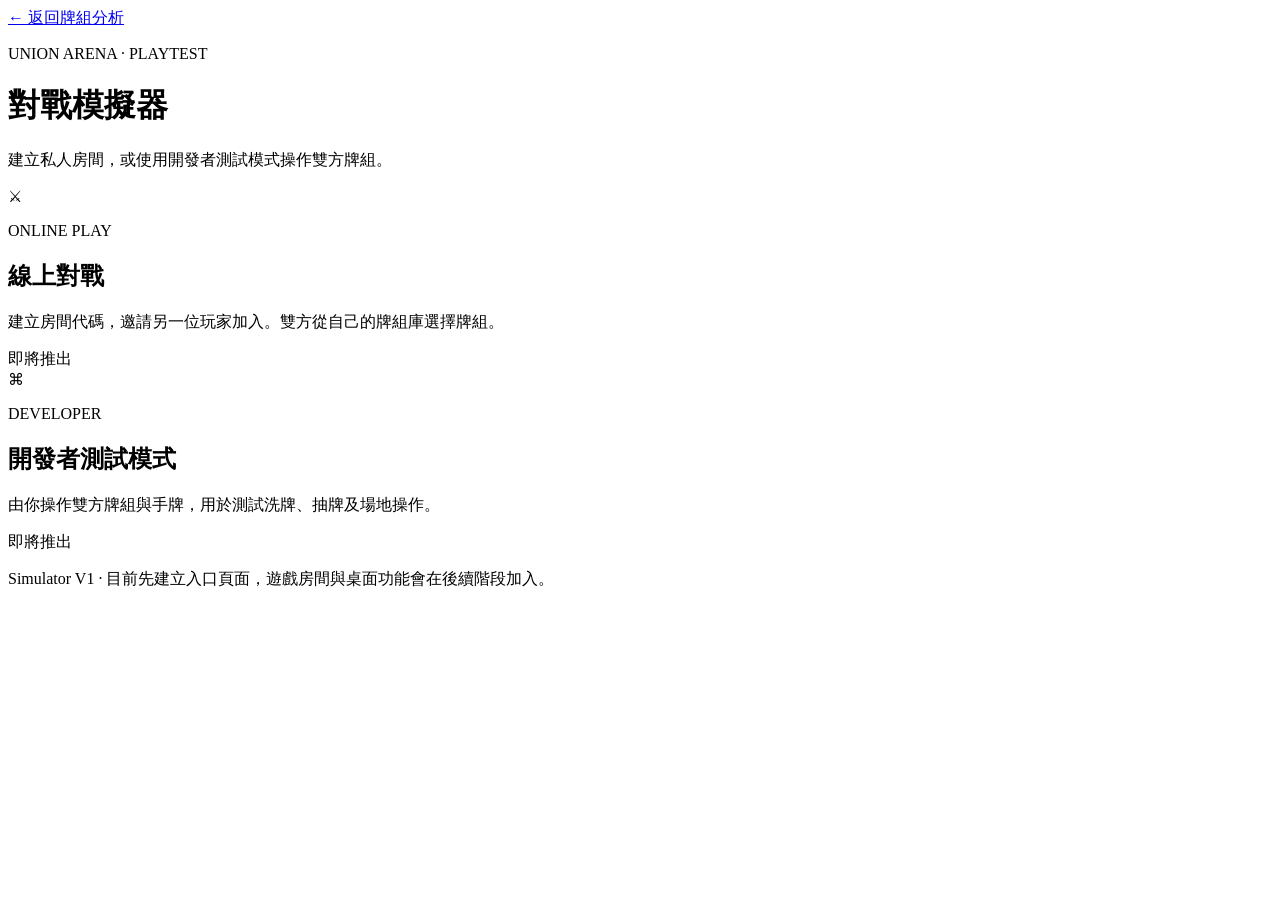
==== simulator/index.html @ fb979775 "Add simulator landing page" ====
<!doctype html>
<html lang="zh-Hant">
<head>
  <meta charset="utf-8">
  <meta name="viewport" content="width=device-width, initial-scale=1, viewport-fit=cover">
  <meta name="theme-color" content="#0d1016">
  <title>Union Arena Simulator</title>
  <link rel="stylesheet" href="simulator.css">
</head>
<body>
  <main class="simulator-home">
    <a class="back-link" href="../">← 返回牌組分析</a>
    <header class="simulator-header">
      <p class="eyebrow">UNION ARENA · PLAYTEST</p>
      <h1>對戰模擬器</h1>
      <p class="intro">建立私人房間，或使用開發者測試模式操作雙方牌組。</p>
    </header>
    <section class="mode-grid" aria-label="模擬器模式">
      <article class="mode-card">
        <div class="mode-icon" aria-hidden="true">⚔</div>
        <p class="mode-label">ONLINE PLAY</p>
        <h2>線上對戰</h2>
        <p>建立房間代碼，邀請另一位玩家加入。雙方從自己的牌組庫選擇牌組。</p>
        <span class="status">即將推出</span>
      </article>
      <article class="mode-card">
        <div class="mode-icon" aria-hidden="true">⌘</div>
        <p class="mode-label">DEVELOPER</p>
        <h2>開發者測試模式</h2>
        <p>由你操作雙方牌組與手牌，用於測試洗牌、抽牌及場地操作。</p>
        <span class="status">即將推出</span>
      </article>
    </section>
    <p class="footnote">Simulator V1 · 目前先建立入口頁面，遊戲房間與桌面功能會在後續階段加入。</p>
  </main>
</body>
</html>
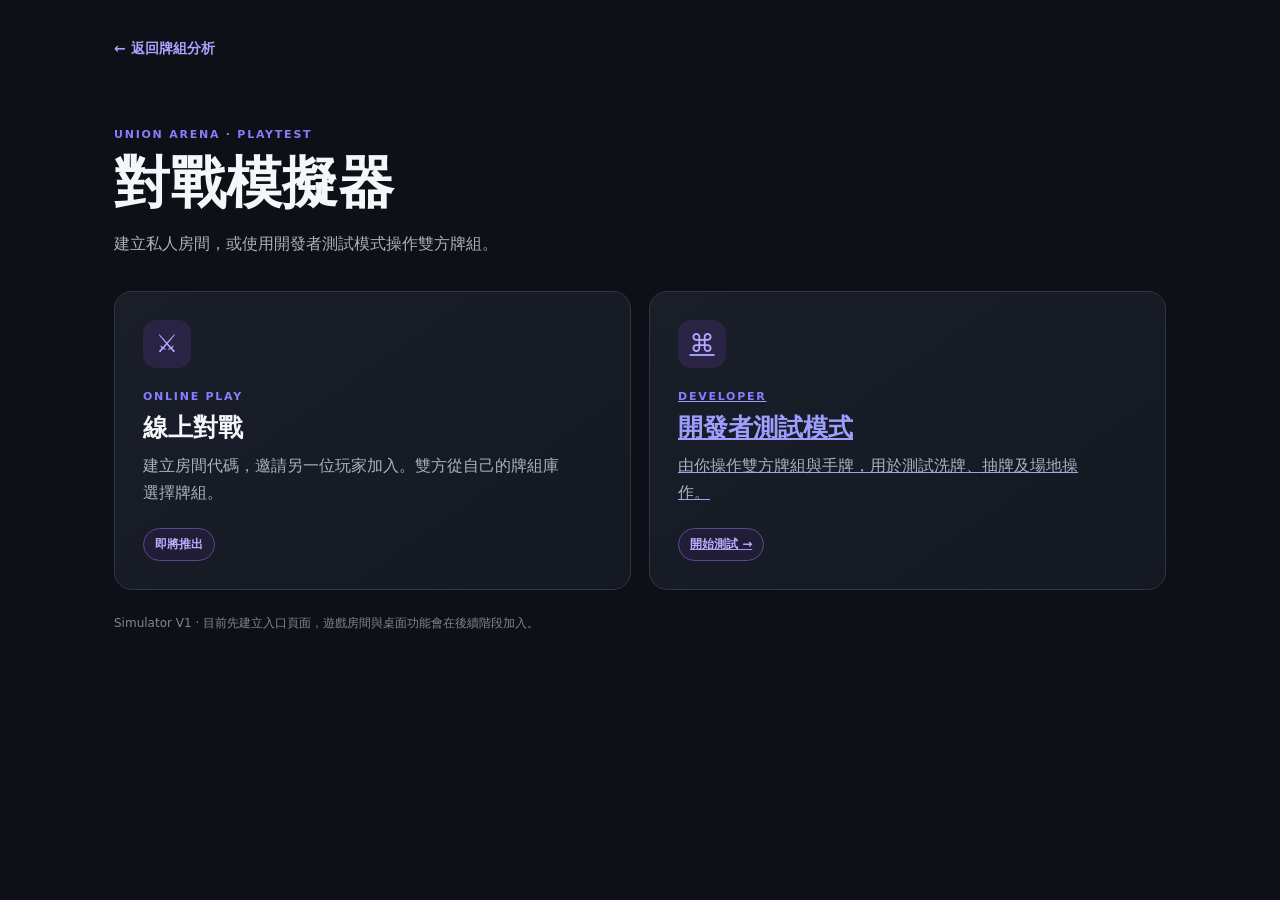
==== commit 2f66c73d: "Link developer mode from simulator landing" ====
--- a/simulator/index.html
+++ b/simulator/index.html
@@ -23,13 +23,13 @@
         <p>建立房間代碼，邀請另一位玩家加入。雙方從自己的牌組庫選擇牌組。</p>
         <span class="status">即將推出</span>
       </article>
-      <article class="mode-card">
+      <a class="mode-card mode-card-link" href="developer.html">
         <div class="mode-icon" aria-hidden="true">⌘</div>
         <p class="mode-label">DEVELOPER</p>
         <h2>開發者測試模式</h2>
         <p>由你操作雙方牌組與手牌，用於測試洗牌、抽牌及場地操作。</p>
-        <span class="status">即將推出</span>
-      </article>
+        <span class="status">開始測試 →</span>
+      </a>
     </section>
     <p class="footnote">Simulator V1 · 目前先建立入口頁面，遊戲房間與桌面功能會在後續階段加入。</p>
   </main>
--- a/simulator/simulator.css
+++ b/simulator/simulator.css
@@ -0,0 +1,19 @@
+*{box-sizing:border-box}
+:root{color-scheme:dark}
+body{margin:0;min-height:100vh;background:#0d1016;color:#f5f6fa;font-family:Inter,system-ui,"Noto Sans TC",sans-serif}
+.simulator-home{width:min(1100px,100%);margin:0 auto;padding:38px 24px 60px}
+.back-link{display:inline-block;color:#aaa3ff;text-decoration:none;font-size:14px;font-weight:800}
+.back-link:hover{color:#fff}
+.simulator-header{margin:70px 0 34px}
+.eyebrow,.mode-label{font-size:11px;font-weight:900;letter-spacing:.16em;color:#8b7cff}
+h1{font-size:clamp(34px,6vw,56px);line-height:1.1;margin:10px 0}
+.intro{max-width:620px;color:#aab1bd;font-size:16px;line-height:1.7}
+.mode-grid{display:grid;grid-template-columns:repeat(2,minmax(0,1fr));gap:18px}
+.mode-card{min-height:270px;padding:28px;border:1px solid #303744;border-radius:18px;background:linear-gradient(145deg,#191e29,#141821);display:flex;flex-direction:column;align-items:flex-start}
+.mode-icon{width:48px;height:48px;display:grid;place-items:center;border-radius:13px;background:#292443;color:#b5aaff;font-size:25px}
+.mode-label{margin:22px 0 0}
+.mode-card h2{font-size:25px;margin:8px 0}
+.mode-card p:not(.mode-label){max-width:430px;color:#aab1bd;line-height:1.7;margin:0 0 22px}
+.status{margin-top:auto;padding:7px 11px;border:1px solid #554b91;border-radius:999px;color:#b9afff;background:#211d36;font-size:12px;font-weight:800}
+.footnote{margin-top:24px;color:#7f8795;font-size:12px;line-height:1.6}
+@media(max-width:700px){.simulator-home{padding:24px 16px 40px}.simulator-header{margin:52px 0 26px}.mode-grid{grid-template-columns:1fr}.mode-card{min-height:230px;padding:22px}}
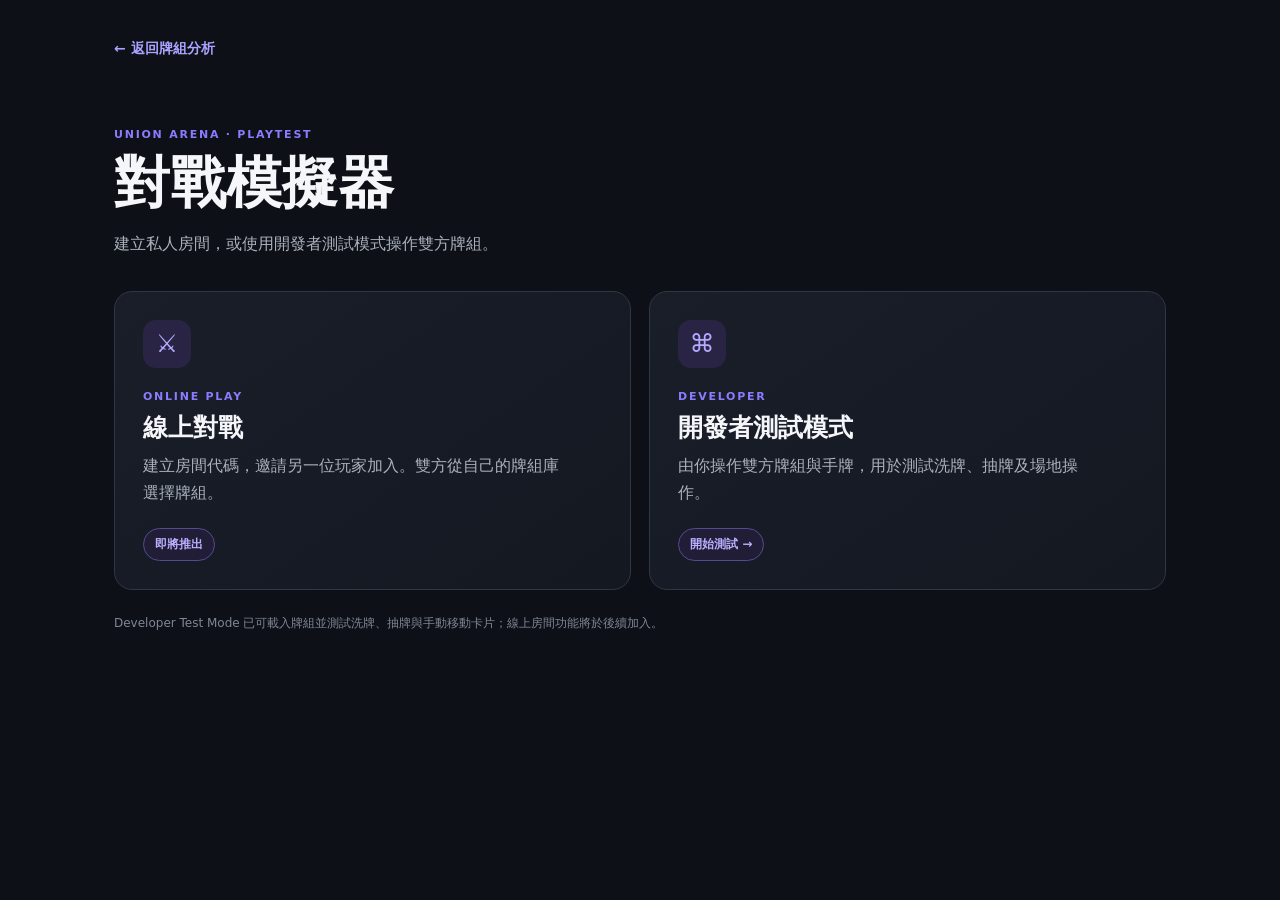
==== commit 68d07bb7: "Update simulator landing page status" ====
--- a/simulator/index.html
+++ b/simulator/index.html
@@ -31,7 +31,7 @@
         <span class="status">開始測試 →</span>
       </a>
     </section>
-    <p class="footnote">Simulator V1 · 目前先建立入口頁面，遊戲房間與桌面功能會在後續階段加入。</p>
+    <p class="footnote">Developer Test Mode 已可載入牌組並測試洗牌、抽牌與手動移動卡片；線上房間功能將於後續加入。</p>
   </main>
 </body>
 </html>
--- a/simulator/simulator.css
+++ b/simulator/simulator.css
@@ -17,3 +17,5 @@
 .status{margin-top:auto;padding:7px 11px;border:1px solid #554b91;border-radius:999px;color:#b9afff;background:#211d36;font-size:12px;font-weight:800}
 .footnote{margin-top:24px;color:#7f8795;font-size:12px;line-height:1.6}
 @media(max-width:700px){.simulator-home{padding:24px 16px 40px}.simulator-header{margin:52px 0 26px}.mode-grid{grid-template-columns:1fr}.mode-card{min-height:230px;padding:22px}}
+
+.mode-card-link{color:inherit;text-decoration:none;cursor:pointer;transition:border-color .16s ease,transform .16s ease}.mode-card-link:hover{border-color:#7568ef;transform:translateY(-2px)}
